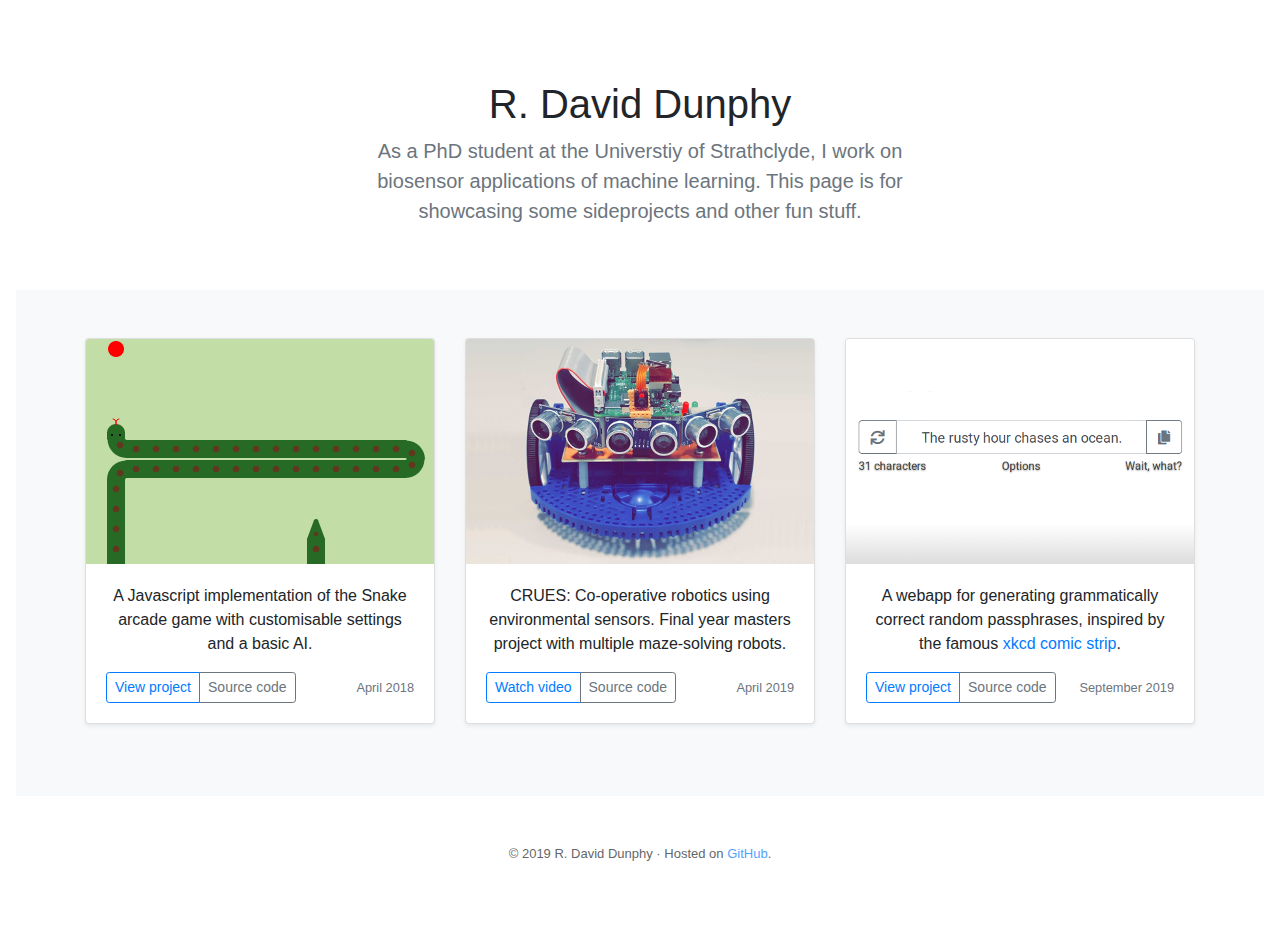
==== index.html @ d49e7821 "Complete redesign" ====
<!doctype html>
<html lang="en">
<head>
    <meta charset="utf-8">
    <meta name="viewport" content="width=device-width, initial-scale=1, shrink-to-fit=no">
    <link rel="stylesheet" href="css/bootstrap.min.css">
    <link rel="stylesheet" href="css/style.css">
    <meta name="description" content="Some of my projects">
    <meta name="author" content="R. David Dunphy">
    <link rel="icon" href="favicon.ico">
    <title>R. David Dunphy - Projects</title>
</head>
<body class="text-center">

    <div class="cover-container d-flex w-100 h-100 p-3 mx-auto flex-column">

        <main role="main" class="inner cover">

            <section class="jumbotron text-center">
                <div class="container">
                    <h1>R. David Dunphy</h1>
                    <p class="lead text-muted">As a PhD student at the Universtiy of Strathclyde, I work on biosensor applications of machine learning. This page is for showcasing some sideprojects and other fun stuff.</p>
                </div>
            </section>

            <div class="album py-5 bg-light">
                <div class="container">

                    <div class="row">
                        <div class="col-md-4">
                            <div class="card mb-4 shadow-sm">
                                <img class="bd-placeholder-img card-img-top" width="100%" height="225" src="img/snake.png" />
                                <div class="card-body">
                                    <p class="card-text">A Javascript implementation of the Snake arcade game with customisable settings and a basic AI.</p>
                                    <div class="d-flex justify-content-between align-items-center">
                                        <div class="btn-group">
                                            <a href="snake" class="btn btn-sm btn-outline-primary">View project</a>
                                            <a href="https://github.com/rddunphy/snake" class="btn btn-sm btn-outline-secondary">Source code</a>
                                        </div>
                                        <small class="text-muted">April 2018</small>
                                    </div>
                                </div>
                            </div>
                        </div>
                        <div class="col-md-4">
                            <div class="card mb-4 shadow-sm">
                                <img class="bd-placeholder-img card-img-top" width="100%" height="225" src="img/inky.png" />
                                <div class="card-body">
                                    <p class="card-text">CRUES: Co-operative robotics using environmental sensors. Final year masters project with multiple maze-solving robots.</p>
                                    <div class="d-flex justify-content-between align-items-center">
                                        <div class="btn-group">
                                            <a href="https://youtu.be/rpHQBJop38U" class="btn btn-sm btn-outline-primary">Watch video</a>
                                            <a href="https://github.com/rddunphy/CRUES" class="btn btn-sm btn-outline-secondary">Source code</a>
                                        </div>
                                        <small class="text-muted">April 2019</small>
                                    </div>
                                </div>
                            </div>
                        </div>
                        <div class="col-md-4">
                            <div class="card mb-4 shadow-sm">
                                <img class="bd-placeholder-img card-img-top" width="100%" height="225" src="img/passphrase.png" />
                                <div class="card-body">
                                    <p class="card-text">A webapp for generating grammatically correct random passphrases, inspired by the famous <a href="https://xkcd.com/936/">xkcd comic strip</a>.</p>
                                    <div class="d-flex justify-content-between align-items-center">
                                        <div class="btn-group">
                                            <a href="PassphraseGenerator" class="btn btn-sm btn-outline-primary">View project</a>
                                            <a href="https://github.com/rddunphy/PassphraseGenerator" class="btn btn-sm btn-outline-secondary">Source code</a>
                                        </div>
                                        <small class="text-muted">September 2019</small>
                                    </div>
                                </div>
                            </div>
                        </div>
                    </div>
                </div>
            </main>

            <footer class="mastfoot mt-auto">
                <div class="inner">
                    <p>&copy; 2019 R. David Dunphy &middot; Hosted on <a href="https://github.com/rddunphy/rddunphy.github.io">GitHub</a>.</p>
                </div>
            </footer>
        </div>
    </main>
</div>

<script src="js/jquery-3.3.1.slim.min.js"></script>
<script src="js/popper.min.js"></script>
<script src="js/bootstrap.min.js"></script>
</body>
</html>
---- css/style.css ----
.jumbotron {
  padding-top: 2rem;
  padding-bottom: 2rem;
  margin-bottom: 0;
  background-color: #fff;
}
@media (min-width: 768px) {
  .jumbotron {
    padding-top: 4rem;
    padding-bottom: 4rem;
  }
}

.jumbotron p:last-child {
  margin-bottom: 0;
}

.jumbotron h1 {
  font-weight: 300;
}

.jumbotron .container {
  max-width: 40rem;
}

footer {
  padding-top: 3rem;
  padding-bottom: 3rem;
  opacity: 0.7;
  font-size: small;
}

footer p {
  margin-bottom: .25rem;
}
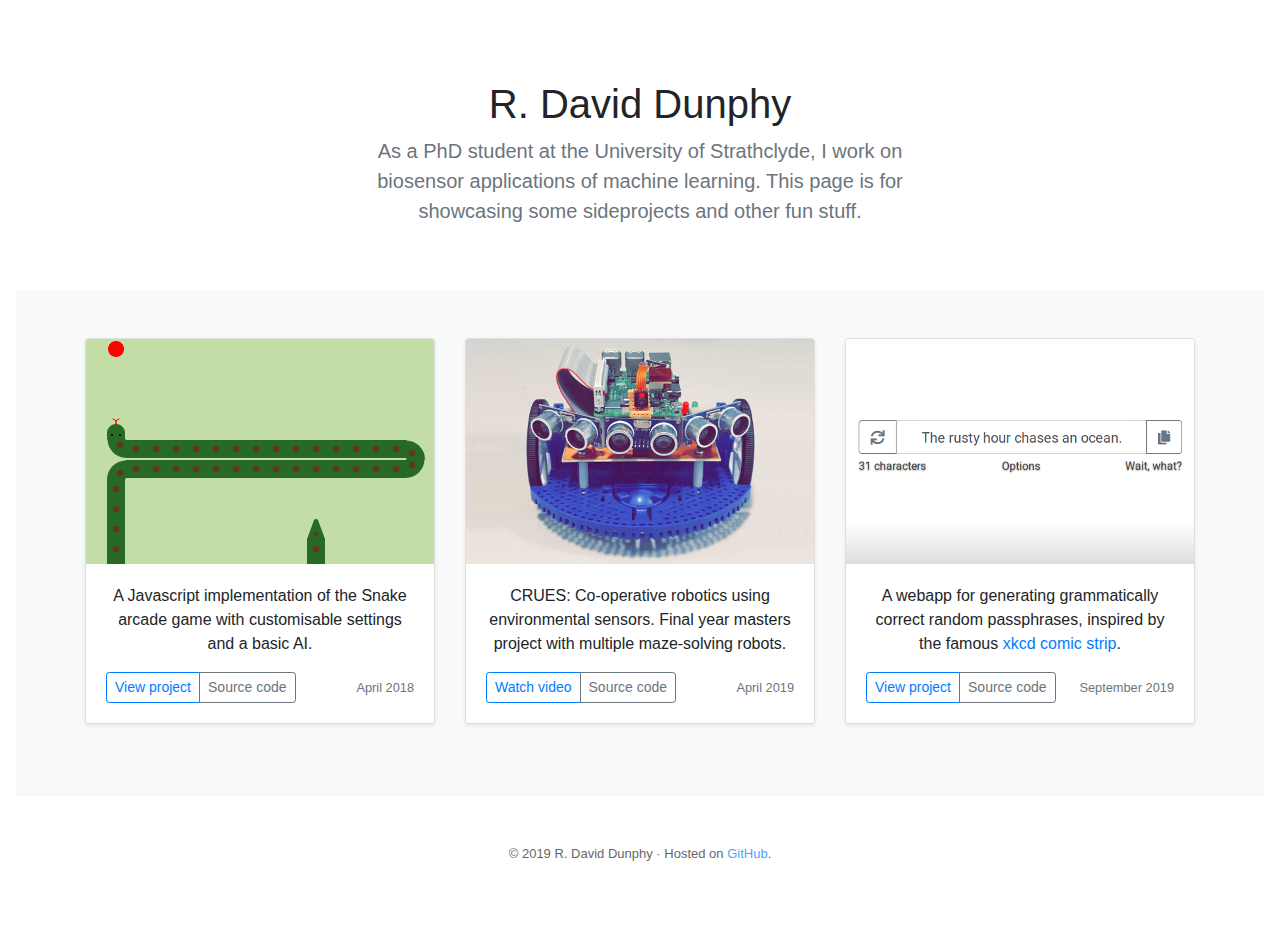
==== commit 7f04b790: "Typo" ====
--- a/index.html
+++ b/index.html
@@ -19,7 +19,7 @@
             <section class="jumbotron text-center">
                 <div class="container">
                     <h1>R. David Dunphy</h1>
-                    <p class="lead text-muted">As a PhD student at the Universtiy of Strathclyde, I work on biosensor applications of machine learning. This page is for showcasing some sideprojects and other fun stuff.</p>
+                    <p class="lead text-muted">As a PhD student at the University of Strathclyde, I work on biosensor applications of machine learning. This page is for showcasing some sideprojects and other fun stuff.</p>
                 </div>
             </section>
 
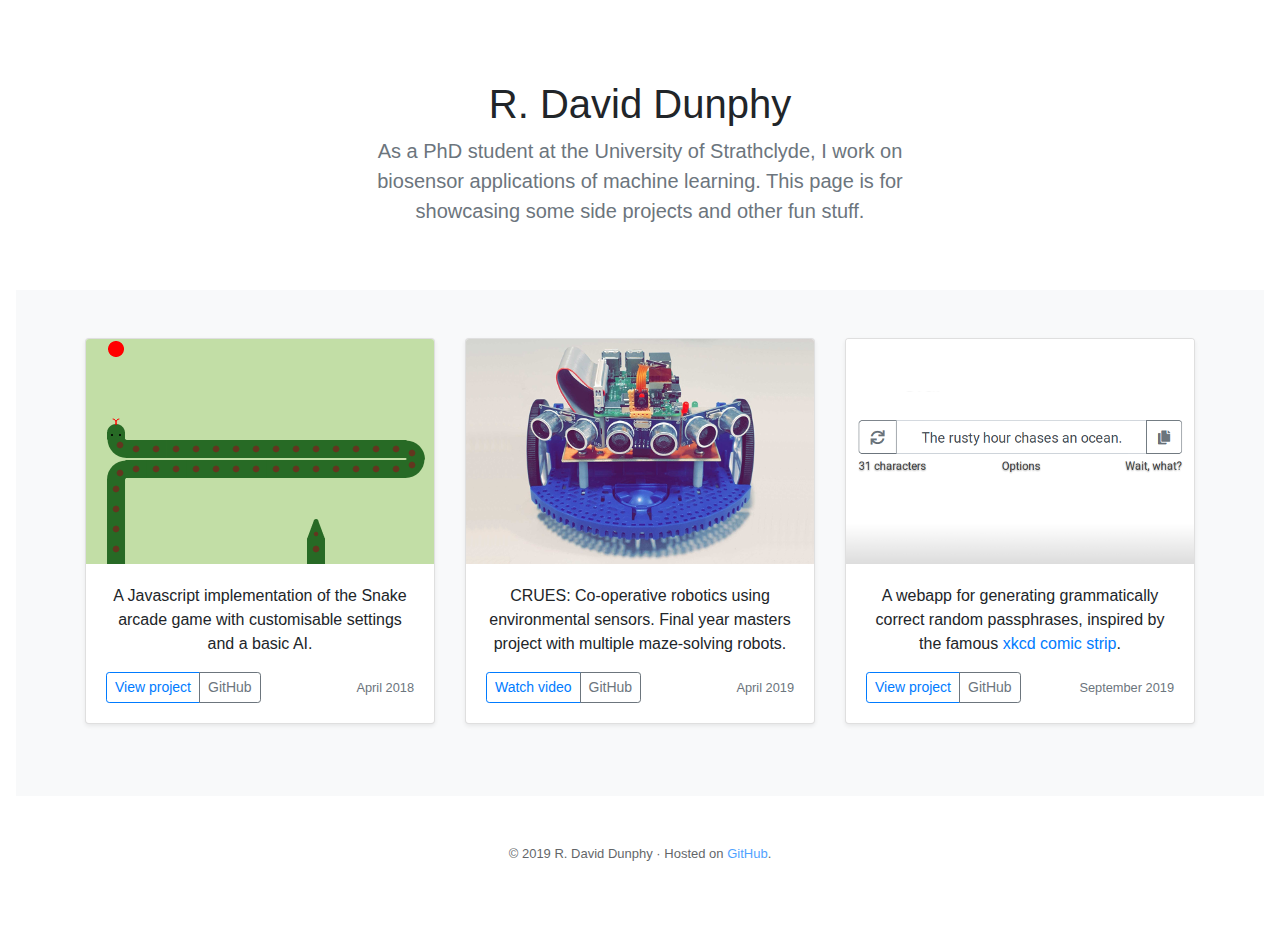
==== commit 1167ad6d: "GitHub buttons" ====
--- a/index.html
+++ b/index.html
@@ -19,7 +19,7 @@
             <section class="jumbotron text-center">
                 <div class="container">
                     <h1>R. David Dunphy</h1>
-                    <p class="lead text-muted">As a PhD student at the University of Strathclyde, I work on biosensor applications of machine learning. This page is for showcasing some sideprojects and other fun stuff.</p>
+                    <p class="lead text-muted">As a PhD student at the University of Strathclyde, I work on biosensor applications of machine learning. This page is for showcasing some side projects and other fun stuff.</p>
                 </div>
             </section>
 
@@ -35,7 +35,7 @@
                                     <div class="d-flex justify-content-between align-items-center">
                                         <div class="btn-group">
                                             <a href="snake" class="btn btn-sm btn-outline-primary">View project</a>
-                                            <a href="https://github.com/rddunphy/snake" class="btn btn-sm btn-outline-secondary">Source code</a>
+                                            <a href="https://github.com/rddunphy/snake" class="btn btn-sm btn-outline-secondary">GitHub</a>
                                         </div>
                                         <small class="text-muted">April 2018</small>
                                     </div>
@@ -50,7 +50,7 @@
                                     <div class="d-flex justify-content-between align-items-center">
                                         <div class="btn-group">
                                             <a href="https://youtu.be/rpHQBJop38U" class="btn btn-sm btn-outline-primary">Watch video</a>
-                                            <a href="https://github.com/rddunphy/CRUES" class="btn btn-sm btn-outline-secondary">Source code</a>
+                                            <a href="https://github.com/rddunphy/CRUES" class="btn btn-sm btn-outline-secondary">GitHub</a>
                                         </div>
                                         <small class="text-muted">April 2019</small>
                                     </div>
@@ -65,7 +65,7 @@
                                     <div class="d-flex justify-content-between align-items-center">
                                         <div class="btn-group">
                                             <a href="PassphraseGenerator" class="btn btn-sm btn-outline-primary">View project</a>
-                                            <a href="https://github.com/rddunphy/PassphraseGenerator" class="btn btn-sm btn-outline-secondary">Source code</a>
+                                            <a href="https://github.com/rddunphy/PassphraseGenerator" class="btn btn-sm btn-outline-secondary">GitHub</a>
                                         </div>
                                         <small class="text-muted">September 2019</small>
                                     </div>
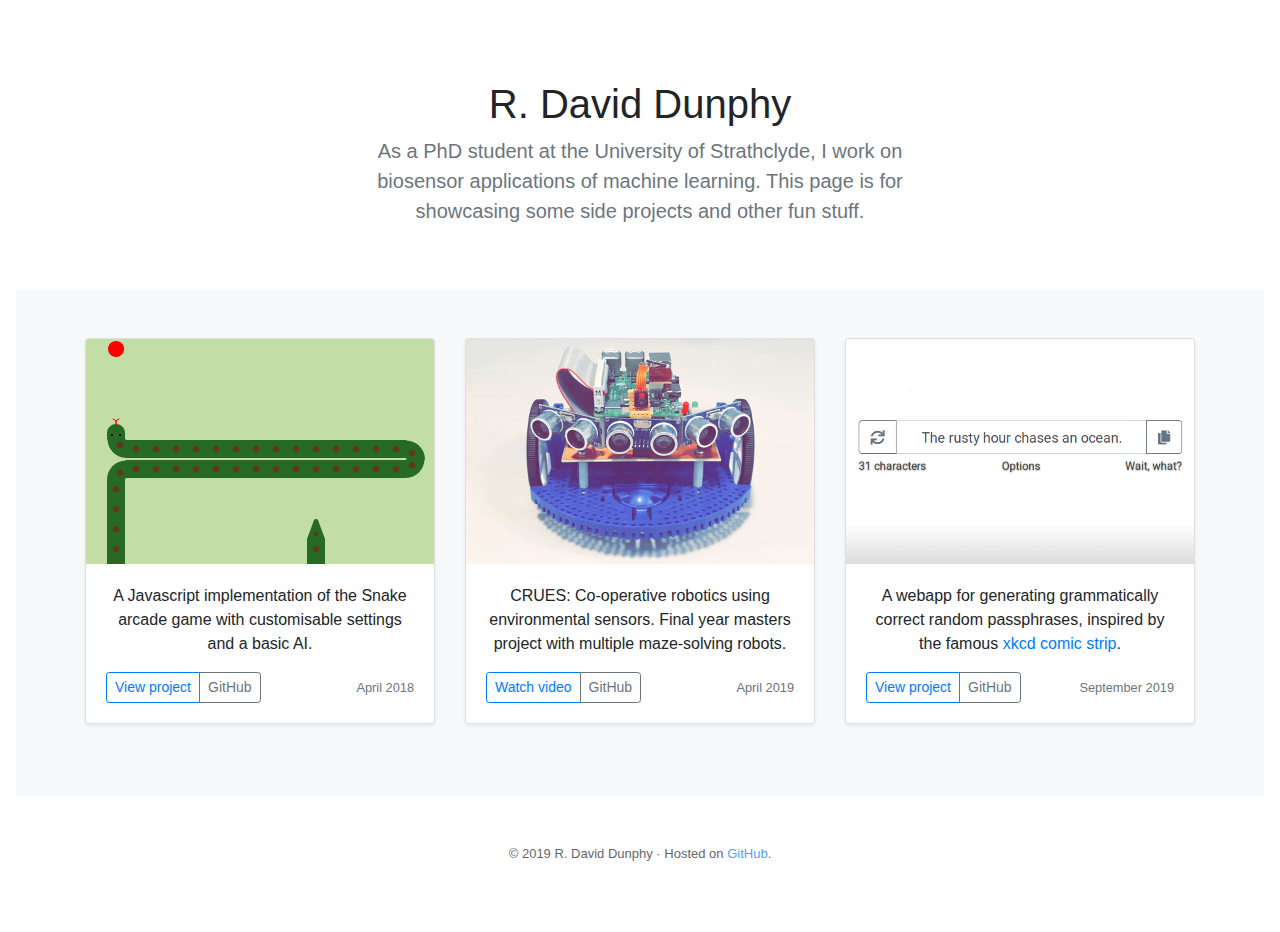
==== commit 5783f4cd: "Image overlays" ====
--- a/index.html
+++ b/index.html
@@ -29,7 +29,10 @@
                     <div class="row">
                         <div class="col-md-4">
                             <div class="card mb-4 shadow-sm">
-                                <img class="bd-placeholder-img card-img-top" width="100%" height="225" src="img/snake.png" />
+                                <div class="overlay-container">
+                                    <img class="bd-placeholder-img card-img-top overlay-img" width="100%" height="225" src="img/snake.png" />
+                                    <div class="overlay-text"><a href="snake">Snake</a></div>
+                                </div>
                                 <div class="card-body">
                                     <p class="card-text">A Javascript implementation of the Snake arcade game with customisable settings and a basic AI.</p>
                                     <div class="d-flex justify-content-between align-items-center">
@@ -44,7 +47,10 @@
                         </div>
                         <div class="col-md-4">
                             <div class="card mb-4 shadow-sm">
-                                <img class="bd-placeholder-img card-img-top" width="100%" height="225" src="img/inky.png" />
+                                <div class="overlay-container">
+                                    <img class="bd-placeholder-img card-img-top overlay-img" width="100%" height="225" src="img/inky.png" />
+                                    <div class="overlay-text"><a href="https://youtu.be/rpHQBJop38U">CRUES</a></div>
+                                </div>
                                 <div class="card-body">
                                     <p class="card-text">CRUES: Co-operative robotics using environmental sensors. Final year masters project with multiple maze-solving robots.</p>
                                     <div class="d-flex justify-content-between align-items-center">
@@ -59,7 +65,10 @@
                         </div>
                         <div class="col-md-4">
                             <div class="card mb-4 shadow-sm">
-                                <img class="bd-placeholder-img card-img-top" width="100%" height="225" src="img/passphrase.png" />
+                                <div class="overlay-container">
+                                    <img class="bd-placeholder-img card-img-top overlay-img" width="100%" height="225" src="img/passphrase.png" />
+                                    <div class="overlay-text"><a href="PassphraseGenerator">Passphrase Generator</a></div>
+                                </div>
                                 <div class="card-body">
                                     <p class="card-text">A webapp for generating grammatically correct random passphrases, inspired by the famous <a href="https://xkcd.com/936/">xkcd comic strip</a>.</p>
                                     <div class="d-flex justify-content-between align-items-center">
--- a/css/style.css
+++ b/css/style.css
@@ -1,35 +1,71 @@
 .jumbotron {
-  padding-top: 2rem;
-  padding-bottom: 2rem;
-  margin-bottom: 0;
-  background-color: #fff;
+    padding-top: 2rem;
+    padding-bottom: 2rem;
+    margin-bottom: 0;
+    background-color: #fff;
 }
 @media (min-width: 768px) {
-  .jumbotron {
-    padding-top: 4rem;
-    padding-bottom: 4rem;
-  }
+    .jumbotron {
+        padding-top: 4rem;
+        padding-bottom: 4rem;
+    }
 }
 
 .jumbotron p:last-child {
-  margin-bottom: 0;
+    margin-bottom: 0;
 }
 
 .jumbotron h1 {
-  font-weight: 300;
+    font-weight: 300;
 }
 
 .jumbotron .container {
-  max-width: 40rem;
+    max-width: 40rem;
+}
+
+.overlay-container {
+    position: relative;
+}
+
+.overlay-img {
+    transition: 0.2s;
+}
+
+.overlay-container:hover .overlay-img {
+    filter: blur(10px);
+    -webkit-filter: blur(10px);
+    -moz-filter: blur(10px);
+    -o-filter: blur(10px);
+    -ms-filter: blur(10px);
+}
+
+.overlay-text {
+    position: absolute;
+    top: 50%;
+    left: 50%;
+    transform: translate(-50%, -50%);
+    font-size: xx-large;
+    opacity: 0;
+    transition: 0.6s;
+}
+
+.overlay-text a, a:hover {
+    color: var(--dark);
+    text-decoration: none;
+    text-shadow: 0.02rem .04rem .07rem rgba(255, 255, 255, .5);
+}
+
+.overlay-container:hover .overlay-text {
+    opacity: 100%;
 }
 
 footer {
-  padding-top: 3rem;
-  padding-bottom: 3rem;
-  opacity: 0.7;
-  font-size: small;
+    padding-top: 3rem;
+    padding-bottom: 3rem;
+    opacity: 0.7;
+    font-size: small;
 }
 
 footer p {
-  margin-bottom: .25rem;
+    margin-bottom: .25rem;
 }
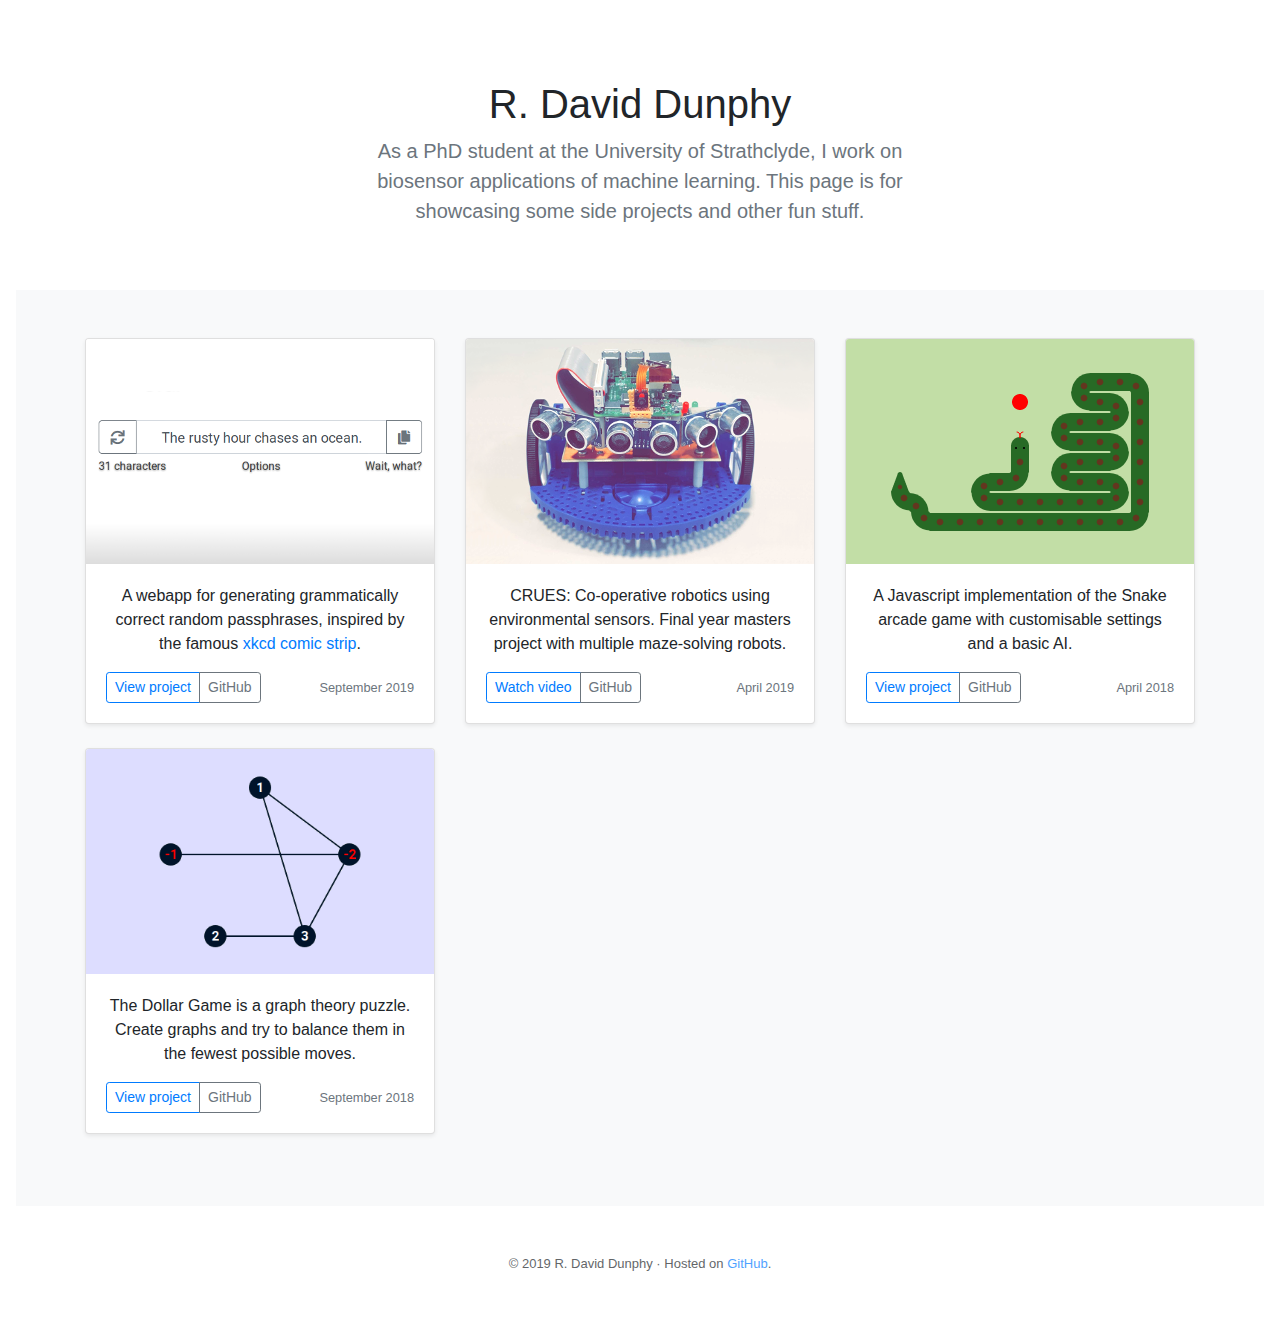
==== commit 38012115: "Add Dollar Game" ====
--- a/index.html
+++ b/index.html
@@ -20,79 +20,97 @@
                 <div class="container">
                     <h1>R. David Dunphy</h1>
                     <p class="lead text-muted">As a PhD student at the University of Strathclyde, I work on biosensor applications of machine learning. This page is for showcasing some side projects and other fun stuff.</p>
-                </div>
+                </div> <!-- END CONTAINER -->
             </section>
 
             <div class="album py-5 bg-light">
                 <div class="container">
-
                     <div class="row">
                         <div class="col-md-4">
                             <div class="card mb-4 shadow-sm">
                                 <div class="overlay-container">
-                                    <img class="bd-placeholder-img card-img-top overlay-img" width="100%" height="225" src="img/snake.png" />
+                                    <img class="card-img-top overlay-img" width="100%" height="225" src="img/passphrase.png" />
+                                    <div class="overlay-text"><a href="PassphraseGenerator">Passphrase Generator</a></div>
+                                </div> <!-- END OVERLAY-CONTAINER -->
+                                <div class="card-body">
+                                    <p class="card-text">A webapp for generating grammatically correct random passphrases, inspired by the famous <a href="https://xkcd.com/936/">xkcd comic strip</a>.</p>
+                                    <div class="d-flex justify-content-between align-items-center">
+                                        <div class="btn-group">
+                                            <a href="PassphraseGenerator" class="btn btn-sm btn-outline-primary">View project</a>
+                                            <a href="https://github.com/rddunphy/PassphraseGenerator" class="btn btn-sm btn-outline-secondary">GitHub</a>
+                                        </div> <!-- END BTN-GROUP -->
+                                        <small class="text-muted">September 2019</small>
+                                    </div> <!-- END CARD-FOOTER -->
+                                </div> <!-- END CARD-BODY -->
+                            </div> <!-- END CARD -->
+                        </div> <!-- END COL -->
+                        <div class="col-md-4">
+                            <div class="card mb-4 shadow-sm">
+                                <div class="overlay-container">
+                                    <img class="card-img-top overlay-img" width="100%" height="225" src="img/inky.png" />
+                                    <div class="overlay-text"><a href="https://youtu.be/rpHQBJop38U">CRUES</a></div>
+                                </div> <!-- END OVERLAY-CONTAINER -->
+                                <div class="card-body">
+                                    <p class="card-text">CRUES: Co-operative robotics using environmental sensors. Final year masters project with multiple maze-solving robots.</p>
+                                    <div class="d-flex justify-content-between align-items-center">
+                                        <div class="btn-group">
+                                            <a href="https://youtu.be/rpHQBJop38U" class="btn btn-sm btn-outline-primary">Watch video</a>
+                                            <a href="https://github.com/rddunphy/CRUES" class="btn btn-sm btn-outline-secondary">GitHub</a>
+                                        </div> <!-- END BTN-GROUP -->
+                                        <small class="text-muted">April 2019</small>
+                                    </div> <!-- END CARD-FOOTER -->
+                                </div> <!-- END CARD-BODY -->
+                            </div> <!-- END CARD -->
+                        </div> <!-- END COL -->
+                        <div class="col-md-4">
+                            <div class="card mb-4 shadow-sm">
+                                <div class="overlay-container">
+                                    <img class="card-img-top overlay-img" width="100%" height="225" src="img/snake.png" />
                                     <div class="overlay-text"><a href="snake">Snake</a></div>
-                                </div>
+                                </div> <!-- END OVERLAY-CONTAINER -->
                                 <div class="card-body">
                                     <p class="card-text">A Javascript implementation of the Snake arcade game with customisable settings and a basic AI.</p>
                                     <div class="d-flex justify-content-between align-items-center">
                                         <div class="btn-group">
                                             <a href="snake" class="btn btn-sm btn-outline-primary">View project</a>
                                             <a href="https://github.com/rddunphy/snake" class="btn btn-sm btn-outline-secondary">GitHub</a>
-                                        </div>
+                                        </div> <!-- END BTN-GROUP -->
                                         <small class="text-muted">April 2018</small>
-                                    </div>
-                                </div>
-                            </div>
-                        </div>
+                                    </div> <!-- END CARD-FOOTER -->
+                                </div> <!-- END CARD-BODY -->
+                            </div> <!-- END CARD -->
+                        </div> <!-- END COL -->
+                    </div> <!-- END ROW -->
+                    <div class="row">
                         <div class="col-md-4">
                             <div class="card mb-4 shadow-sm">
                                 <div class="overlay-container">
-                                    <img class="bd-placeholder-img card-img-top overlay-img" width="100%" height="225" src="img/inky.png" />
-                                    <div class="overlay-text"><a href="https://youtu.be/rpHQBJop38U">CRUES</a></div>
-                                </div>
+                                    <img class="card-img-top overlay-img" width="100%" height="225" src="img/dollar.png" />
+                                    <div class="overlay-text"><a href="DollarGame">Dollar Game</a></div>
+                                </div> <!-- END OVERLAY-CONTAINER -->
                                 <div class="card-body">
-                                    <p class="card-text">CRUES: Co-operative robotics using environmental sensors. Final year masters project with multiple maze-solving robots.</p>
+                                    <p class="card-text">The Dollar Game is a graph theory puzzle. Create graphs and try to balance them in the fewest possible moves.</p>
                                     <div class="d-flex justify-content-between align-items-center">
                                         <div class="btn-group">
-                                            <a href="https://youtu.be/rpHQBJop38U" class="btn btn-sm btn-outline-primary">Watch video</a>
-                                            <a href="https://github.com/rddunphy/CRUES" class="btn btn-sm btn-outline-secondary">GitHub</a>
-                                        </div>
-                                        <small class="text-muted">April 2019</small>
-                                    </div>
-                                </div>
-                            </div>
-                        </div>
-                        <div class="col-md-4">
-                            <div class="card mb-4 shadow-sm">
-                                <div class="overlay-container">
-                                    <img class="bd-placeholder-img card-img-top overlay-img" width="100%" height="225" src="img/passphrase.png" />
-                                    <div class="overlay-text"><a href="PassphraseGenerator">Passphrase Generator</a></div>
-                                </div>
-                                <div class="card-body">
-                                    <p class="card-text">A webapp for generating grammatically correct random passphrases, inspired by the famous <a href="https://xkcd.com/936/">xkcd comic strip</a>.</p>
-                                    <div class="d-flex justify-content-between align-items-center">
-                                        <div class="btn-group">
-                                            <a href="PassphraseGenerator" class="btn btn-sm btn-outline-primary">View project</a>
-                                            <a href="https://github.com/rddunphy/PassphraseGenerator" class="btn btn-sm btn-outline-secondary">GitHub</a>
-                                        </div>
-                                        <small class="text-muted">September 2019</small>
-                                    </div>
-                                </div>
-                            </div>
-                        </div>
-                    </div>
-                </div>
-            </main>
+                                            <a href="DollarGame" class="btn btn-sm btn-outline-primary">View project</a>
+                                            <a href="https://github.com/rddunphy/DollarGame" class="btn btn-sm btn-outline-secondary">GitHub</a>
+                                        </div> <!-- END BTN-GROUP -->
+                                        <small class="text-muted">September 2018</small>
+                                    </div> <!-- END CARD-FOOTER -->
+                                </div> <!-- END CARD-BODY -->
+                            </div> <!-- END CARD -->
+                        </div> <!-- END COL -->
+                    </div> <!-- END ROW -->
+                </div> <!-- END CONTAINER -->
+            </div> <!-- END ALBUM -->
+        </main>
 
-            <footer class="mastfoot mt-auto">
-                <div class="inner">
-                    <p>&copy; 2019 R. David Dunphy &middot; Hosted on <a href="https://github.com/rddunphy/rddunphy.github.io">GitHub</a>.</p>
-                </div>
-            </footer>
-        </div>
-    </main>
-</div>
+        <footer class="mastfoot mt-auto">
+            <div class="inner">
+                <p>&copy; 2019 R. David Dunphy &middot; Hosted on <a href="https://github.com/rddunphy/rddunphy.github.io">GitHub</a>.</p>
+            </div>
+        </footer>
+    </div> <!-- END COVER-CONTAINER -->
 
 <script src="js/jquery-3.3.1.slim.min.js"></script>
 <script src="js/popper.min.js"></script>
--- a/css/style.css
+++ b/css/style.css
@@ -28,15 +28,8 @@
 }
 
 .overlay-img {
+    object-fit: cover;
     transition: 0.2s;
-}
-
-.overlay-container:hover .overlay-img {
-    filter: blur(10px);
-    -webkit-filter: blur(10px);
-    -moz-filter: blur(10px);
-    -o-filter: blur(10px);
-    -ms-filter: blur(10px);
 }
 
 .overlay-text {
@@ -45,18 +38,33 @@
     left: 50%;
     transform: translate(-50%, -50%);
     font-size: xx-large;
+    display: none;
     opacity: 0;
     transition: 0.6s;
 }
 
-.overlay-text a, a:hover {
-    color: var(--dark);
-    text-decoration: none;
-    text-shadow: 0.02rem .04rem .07rem rgba(255, 255, 255, .5);
-}
+@media (min-width: 768px) {
+    .overlay-container:hover .overlay-img {
+        filter: blur(10px);
+        -webkit-filter: blur(10px);
+        -moz-filter: blur(10px);
+        -o-filter: blur(10px);
+        -ms-filter: blur(10px);
+    }
 
-.overlay-container:hover .overlay-text {
-    opacity: 100%;
+    .overlay-text a, a:hover {
+        color: var(--dark);
+        text-decoration: none;
+        text-shadow: 0.02rem .04rem .07rem rgba(255, 255, 255, .5);
+    }
+
+    .overlay-text{
+        display: block;
+    }
+
+    .overlay-container:hover .overlay-text {
+        opacity: 100%;
+    }
 }
 
 footer {
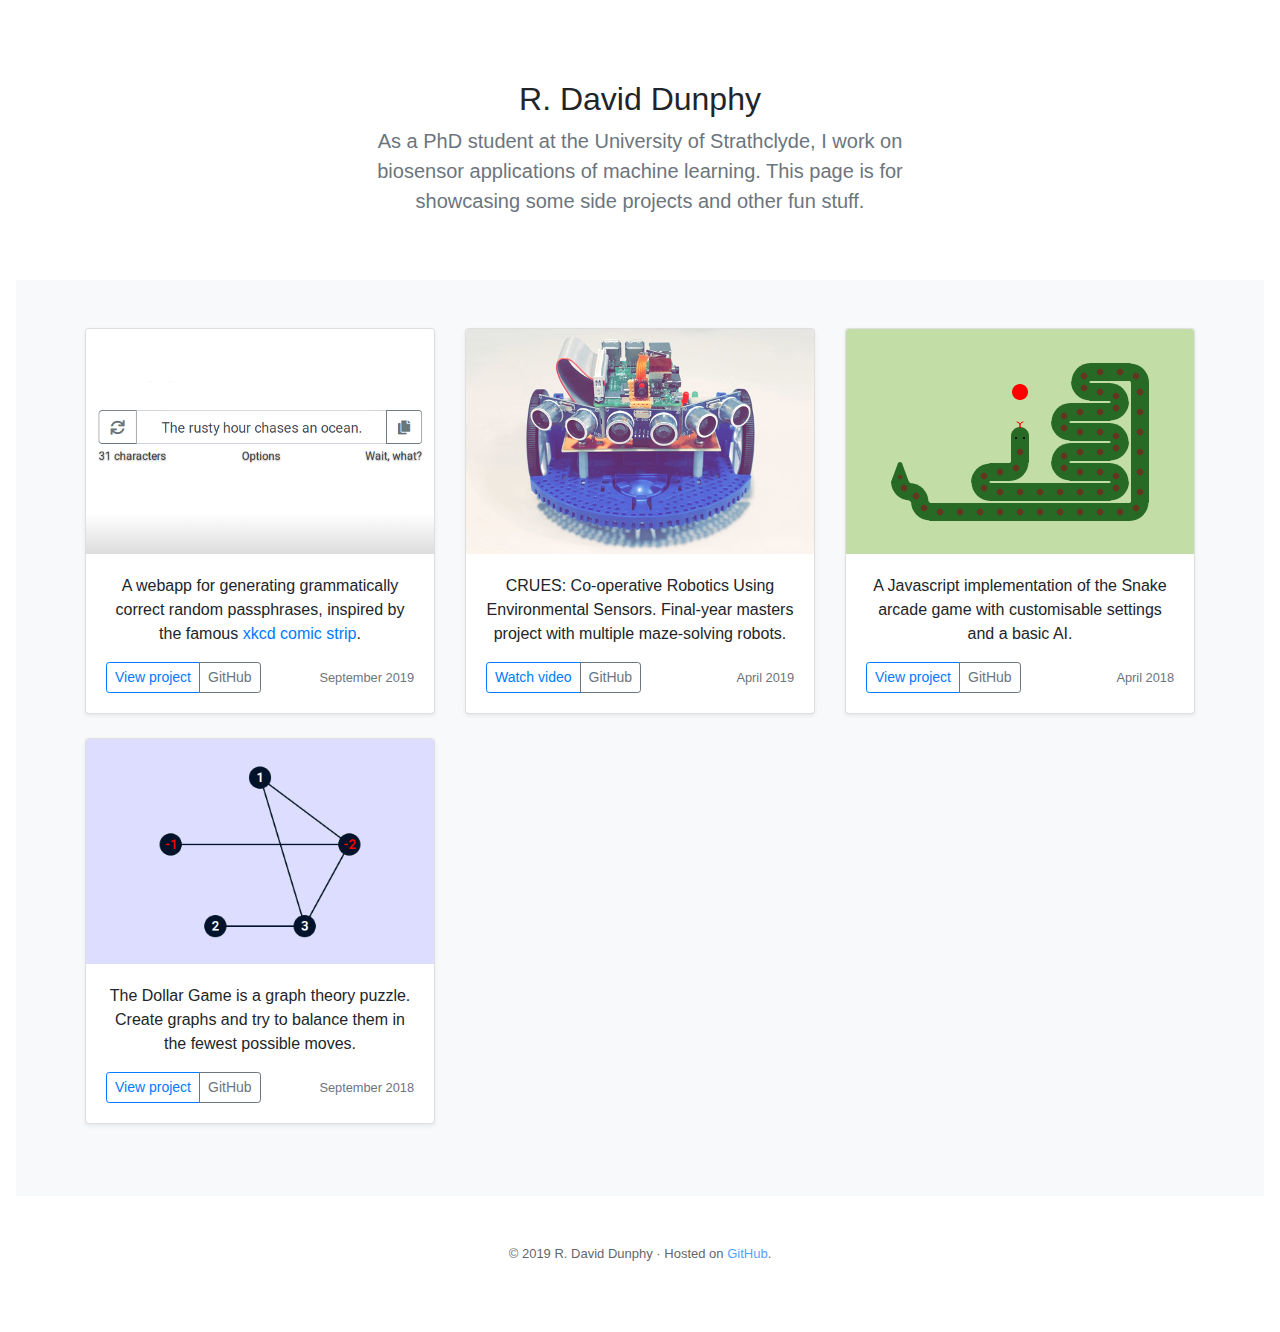
==== commit e5b2ac40: "Typos and font sizes" ====
--- a/index.html
+++ b/index.html
@@ -51,7 +51,7 @@
                                     <div class="overlay-text"><a href="https://youtu.be/rpHQBJop38U">CRUES</a></div>
                                 </div> <!-- END OVERLAY-CONTAINER -->
                                 <div class="card-body">
-                                    <p class="card-text">CRUES: Co-operative robotics using environmental sensors. Final year masters project with multiple maze-solving robots.</p>
+                                    <p class="card-text">CRUES: Co-operative Robotics Using Environmental Sensors. Final-year masters project with multiple maze-solving robots.</p>
                                     <div class="d-flex justify-content-between align-items-center">
                                         <div class="btn-group">
                                             <a href="https://youtu.be/rpHQBJop38U" class="btn btn-sm btn-outline-primary">Watch video</a>
--- a/css/style.css
+++ b/css/style.css
@@ -4,6 +4,7 @@
     margin-bottom: 0;
     background-color: #fff;
 }
+
 @media (min-width: 768px) {
     .jumbotron {
         padding-top: 4rem;
@@ -17,6 +18,7 @@
 
 .jumbotron h1 {
     font-weight: 300;
+    font-size: 2rem;
 }
 
 .jumbotron .container {
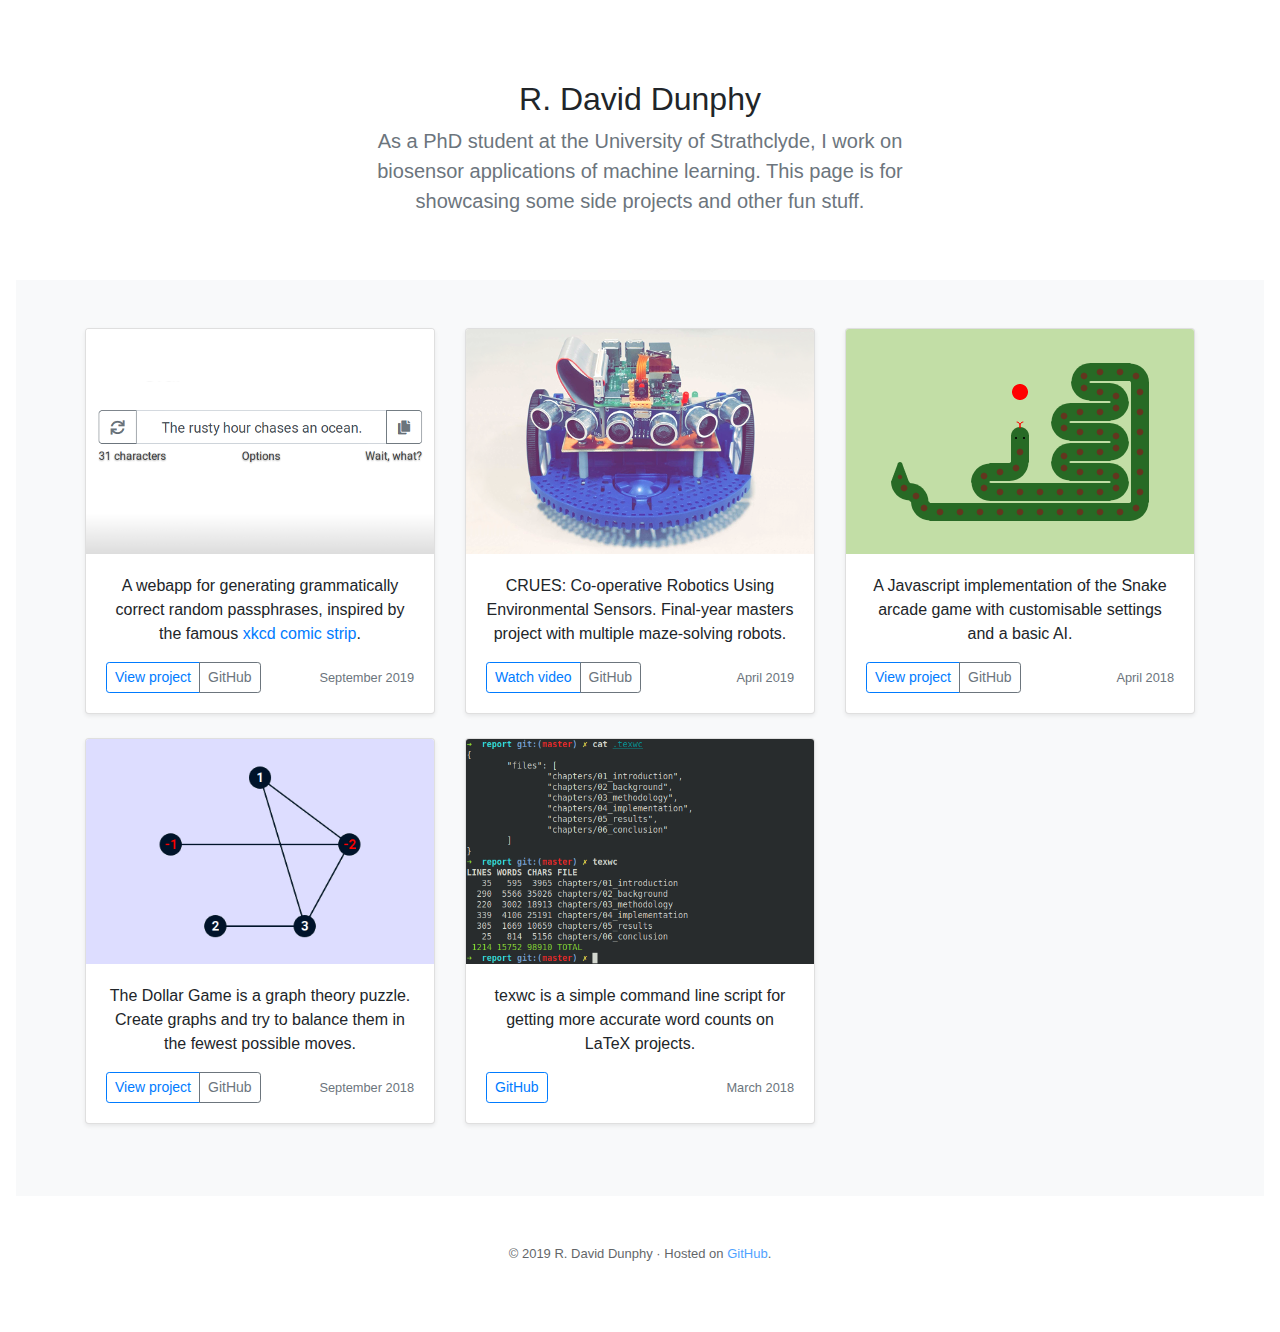
==== commit 0179f2fd: "Add texwc" ====
--- a/index.html
+++ b/index.html
@@ -100,6 +100,23 @@
                                 </div> <!-- END CARD-BODY -->
                             </div> <!-- END CARD -->
                         </div> <!-- END COL -->
+                        <div class="col-md-4">
+                            <div class="card mb-4 shadow-sm">
+                                <div class="overlay-container">
+                                    <img class="card-img-top overlay-img" width="100%" height="225" src="img/texwc.png" style="object-position: 0 100%;" />
+                                    <div class="overlay-text overlay-text-light"><a href="https://github.com/rddunphy/texwc">texwc</a></div>
+                                </div> <!-- END OVERLAY-CONTAINER -->
+                                <div class="card-body">
+                                    <p class="card-text">texwc is a simple command line script for getting more accurate word counts on LaTeX projects.</p>
+                                    <div class="d-flex justify-content-between align-items-center">
+                                        <div class="btn-group">
+                                            <a href="https://github.com/rddunphy/texwc" class="btn btn-sm btn-outline-primary">GitHub</a>
+                                        </div> <!-- END BTN-GROUP -->
+                                        <small class="text-muted">March 2018</small>
+                                    </div> <!-- END CARD-FOOTER -->
+                                </div> <!-- END CARD-BODY -->
+                            </div> <!-- END CARD -->
+                        </div> <!-- END COL -->
                     </div> <!-- END ROW -->
                 </div> <!-- END CONTAINER -->
             </div> <!-- END ALBUM -->
--- a/css/style.css
+++ b/css/style.css
@@ -54,10 +54,14 @@
         -ms-filter: blur(10px);
     }
 
-    .overlay-text a, a:hover {
+    .overlay-text a, .overlay-text a:hover {
         color: var(--dark);
         text-decoration: none;
         text-shadow: 0.02rem .04rem .07rem rgba(255, 255, 255, .5);
+    }
+
+    .overlay-text-light a, .overlay-text-light a:hover {
+        color: var(--light);
     }
 
     .overlay-text{
